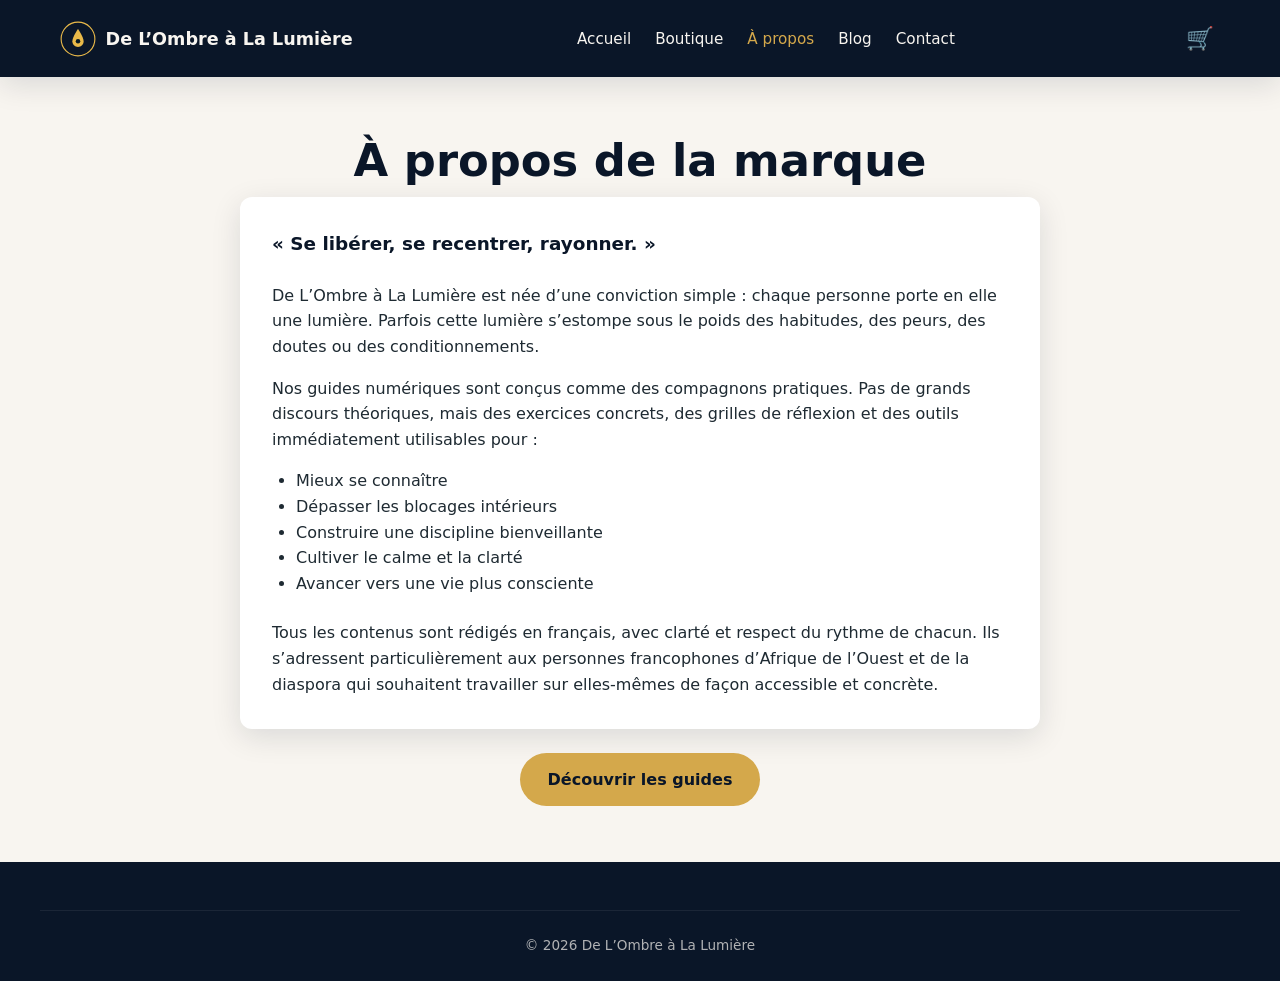
==== a-propos.html @ f6aed579 "Add files via upload" ====
<!DOCTYPE html>
<html lang="fr">
<head>
  <meta charset="UTF-8">
  <meta name="viewport" content="width=device-width, initial-scale=1.0">
  <title>À propos — De L’Ombre à La Lumière</title>
  <link rel="stylesheet" href="assets/css/styles.css">
  <link rel="icon" href="data:image/svg+xml,<svg xmlns='http://www.w3.org/2000/svg' viewBox='0 0 100 100'><text y='.9em' font-size='90'>🌅</text></svg>">
</head>
<body>
  <header class="header">
    <div class="header-inner">
      <a href="index.html" class="logo">
        <svg width="36" height="36" viewBox="0 0 64 64" fill="none"><circle cx="32" cy="32" r="30" stroke="#E9B949" stroke-width="2"/><path d="M32 14C32 14 22 28 22 36C22 41.5228 26.4772 46 32 46C37.5228 46 42 41.5228 42 36C42 28 32 14 32 14Z" fill="#E9B949"/><circle cx="32" cy="36" r="4" fill="#071923"/></svg>
        <span>De L’Ombre à La Lumière</span>
      </a>
      <nav class="nav">
        <a href="index.html">Accueil</a>
        <a href="boutique.html">Boutique</a>
        <a href="a-propos.html" class="active">À propos</a>
        <a href="blog.html">Blog</a>
        <a href="contact.html">Contact</a>
      </nav>
      <div class="header-actions">
        <a href="panier.html" class="cart-btn">🛒 <span class="cart-count" style="display:none">0</span></a>
        <button class="menu-toggle">☰</button>
      </div>
    </div>
    <nav class="mobile-nav">
      <a href="index.html">Accueil</a>
      <a href="boutique.html">Boutique</a>
      <a href="a-propos.html">À propos</a>
      <a href="blog.html">Blog</a>
      <a href="contact.html">Contact</a>
      <a href="panier.html">Panier</a>
    </nav>
  </header>

  <section class="section">
    <div class="container" style="max-width:800px;">
      <h1 class="section-title">À propos de la marque</h1>
      
      <div style="background:#fff; padding:2rem; border-radius:12px; box-shadow:var(--ombre);">
        <p style="font-size:1.15rem; margin-bottom:1.5rem; color:var(--bleu-nuit);">
          <strong>« Se libérer, se recentrer, rayonner. »</strong>
        </p>
        
        <p style="margin-bottom:1rem;">
          De L’Ombre à La Lumière est née d’une conviction simple : chaque personne porte en elle une lumière. Parfois cette lumière s’estompe sous le poids des habitudes, des peurs, des doutes ou des conditionnements.
        </p>
        
        <p style="margin-bottom:1rem;">
          Nos guides numériques sont conçus comme des compagnons pratiques. Pas de grands discours théoriques, mais des exercices concrets, des grilles de réflexion et des outils immédiatement utilisables pour :
        </p>
        
        <ul style="margin:1rem 0 1.5rem 1.5rem;">
          <li>Mieux se connaître</li>
          <li>Dépasser les blocages intérieurs</li>
          <li>Construire une discipline bienveillante</li>
          <li>Cultiver le calme et la clarté</li>
          <li>Avancer vers une vie plus consciente</li>
        </ul>
        
        <p>
          Tous les contenus sont rédigés en français, avec clarté et respect du rythme de chacun. Ils s’adressent particulièrement aux personnes francophones d’Afrique de l’Ouest et de la diaspora qui souhaitent travailler sur elles-mêmes de façon accessible et concrète.
        </p>
      </div>

      <div class="text-center mt-3">
        <a href="boutique.html" class="btn btn-primary">Découvrir les guides</a>
      </div>
    </div>
  </section>

  <footer class="footer">
    <div class="footer-bottom">
      <p>© 2026 De L’Ombre à La Lumière</p>
    </div>
  </footer>

  <script src="assets/js/cart.js"></script>
  <script src="assets/js/main.js"></script>
</body>
</html>
---- assets/css/styles.css ----
/* De L’Ombre à La Lumière - Styles principaux */
:root {
  --bleu-nuit: #0A1628;
  --or: #D4A84B;
  --or-clair: #E8C36A;
  --blanc-casse: #F8F5F0;
  --gris-fonce: #1E2A32;
  --gris-clair: #5A6570;
  --blanc: #ffffff;
  --ombre: 0 8px 30px rgba(10, 22, 40, 0.12);
  --ombre-forte: 0 12px 40px rgba(10, 22, 40, 0.18);
  --rayon: 14px;
}

* {
  margin: 0;
  padding: 0;
  box-sizing: border-box;
}

html {
  scroll-behavior: smooth;
}

body {
  font-family: 'Inter', 'Segoe UI', system-ui, -apple-system, sans-serif;
  background-color: var(--blanc-casse);
  color: var(--gris-fonce);
  line-height: 1.6;
  min-height: 100vh;
  display: flex;
  flex-direction: column;
}

/* Typographie */
h1, h2, h3, h4 {
  font-weight: 700;
  line-height: 1.25;
  color: var(--bleu-nuit);
}

h1 { font-size: clamp(1.8rem, 5vw, 2.8rem); }
h2 { font-size: clamp(1.5rem, 4vw, 2.2rem); }
h3 { font-size: 1.25rem; }

a {
  color: var(--or);
  text-decoration: none;
  transition: color 0.2s;
}

a:hover {
  color: #d4a43a;
}

/* Header */
.header {
  background: var(--bleu-nuit);
  color: var(--blanc-casse);
  position: sticky;
  top: 0;
  z-index: 100;
  box-shadow: var(--ombre);
}

.header-inner {
  max-width: 1200px;
  margin: 0 auto;
  padding: 0.9rem 1.25rem;
  display: flex;
  align-items: center;
  justify-content: space-between;
  gap: 1rem;
}

.logo {
  display: flex;
  align-items: center;
  gap: 0.6rem;
  font-weight: 700;
  font-size: 1.1rem;
  color: var(--blanc-casse);
}

.logo svg {
  width: 36px;
  height: 36px;
}

.nav {
  display: none;
  gap: 1.5rem;
  align-items: center;
}

.nav a {
  color: var(--blanc-casse);
  font-weight: 500;
  font-size: 0.95rem;
}

.nav a:hover,
.nav a.active {
  color: var(--or);
}

.header-actions {
  display: flex;
  align-items: center;
  gap: 0.75rem;
}

.cart-btn {
  position: relative;
  background: transparent;
  border: none;
  color: var(--blanc-casse);
  cursor: pointer;
  padding: 0.4rem;
  font-size: 1.4rem;
}

.cart-count {
  position: absolute;
  top: -4px;
  right: -6px;
  background: var(--or);
  color: var(--bleu-nuit);
  font-size: 0.7rem;
  font-weight: 700;
  width: 18px;
  height: 18px;
  border-radius: 50%;
  display: flex;
  align-items: center;
  justify-content: center;
}

.menu-toggle {
  display: block;
  background: none;
  border: none;
  color: var(--blanc-casse);
  font-size: 1.6rem;
  cursor: pointer;
}

/* Mobile menu */
.mobile-nav {
  display: none;
  background: var(--bleu-nuit);
  padding: 1rem 1.25rem 1.5rem;
  flex-direction: column;
  gap: 0.8rem;
}

.mobile-nav.open {
  display: flex;
}

.mobile-nav a {
  color: var(--blanc-casse);
  padding: 0.5rem 0;
  border-bottom: 1px solid rgba(255,255,255,0.08);
}

/* Hero */
.hero {
  background: linear-gradient(135deg, var(--bleu-nuit) 0%, #0d2a3a 100%);
  color: var(--blanc-casse);
  padding: 4rem 1.25rem 5rem;
  text-align: center;
  position: relative;
  overflow: hidden;
}

.hero::before {
  content: '';
  position: absolute;
  top: -50%;
  left: -20%;
  width: 140%;
  height: 200%;
  background: radial-gradient(circle at 30% 40%, rgba(233, 185, 73, 0.12) 0%, transparent 50%);
  pointer-events: none;
}

.hero-content {
  max-width: 800px;
  margin: 0 auto;
  position: relative;
  z-index: 1;
}

.hero h1 {
  color: var(--blanc-casse);
  margin-bottom: 0.75rem;
}

.hero .slogan {
  color: var(--or);
  font-size: 1.15rem;
  font-weight: 500;
  margin-bottom: 1.25rem;
}

.hero p {
  font-size: 1.1rem;
  opacity: 0.9;
  margin-bottom: 2rem;
  max-width: 600px;
  margin-left: auto;
  margin-right: auto;
}

/* Buttons */
.btn {
  display: inline-flex;
  align-items: center;
  justify-content: center;
  gap: 0.5rem;
  padding: 0.85rem 1.75rem;
  border-radius: 50px;
  font-weight: 600;
  font-size: 1rem;
  border: none;
  cursor: pointer;
  transition: all 0.25s ease;
  text-decoration: none;
}

.btn-primary {
  background: var(--or);
  color: var(--bleu-nuit);
}

.btn-primary:hover {
  background: var(--or-clair);
  transform: translateY(-2px);
  box-shadow: 0 8px 24px rgba(212, 168, 75, 0.35);
}

.btn-secondary {
  background: transparent;
  color: var(--blanc-casse);
  border: 2px solid var(--or);
}

.btn-secondary:hover {
  background: var(--or);
  color: var(--bleu-nuit);
}

.btn-outline {
  background: transparent;
  color: var(--bleu-nuit);
  border: 2px solid var(--bleu-nuit);
}

.btn-outline:hover {
  background: var(--bleu-nuit);
  color: var(--blanc-casse);
}

.btn-sm {
  padding: 0.55rem 1.2rem;
  font-size: 0.9rem;
}

/* Sections */
.section {
  padding: 3.5rem 1.25rem;
}

.container {
  max-width: 1200px;
  margin: 0 auto;
}

.section-title {
  text-align: center;
  margin-bottom: 0.5rem;
}

.section-subtitle {
  text-align: center;
  color: var(--gris-clair);
  margin-bottom: 2.5rem;
  max-width: 600px;
  margin-left: auto;
  margin-right: auto;
}

/* Cards */
.cards-grid {
  display: grid;
  grid-template-columns: repeat(auto-fill, minmax(260px, 1fr));
  gap: 1.5rem;
}

.card {
  background: var(--blanc);
  border-radius: var(--rayon);
  overflow: hidden;
  box-shadow: var(--ombre);
  transition: transform 0.25s, box-shadow 0.25s;
  display: flex;
  flex-direction: column;
}

.card:hover {
  transform: translateY(-6px);
  box-shadow: var(--ombre-forte);
}

.card-cover {
  height: 180px;
  background: linear-gradient(145deg, var(--bleu-nuit), #0d2a3a);
  display: flex;
  align-items: center;
  justify-content: center;
  position: relative;
  overflow: hidden;
}

.card-cover img {
  width: 100%;
  height: 100%;
  object-fit: cover;
}

.card-cover .placeholder {
  color: var(--or);
  font-size: 3rem;
  opacity: 0.7;
}

.card-body {
  padding: 1.25rem;
  flex: 1;
  display: flex;
  flex-direction: column;
}

.card-title {
  font-size: 1.1rem;
  margin-bottom: 0.5rem;
  color: var(--bleu-nuit);
}

.card-desc {
  font-size: 0.9rem;
  color: var(--gris-clair);
  margin-bottom: 1rem;
  flex: 1;
}

.card-price {
  font-size: 1.25rem;
  font-weight: 700;
  color: var(--or);
  margin-bottom: 1rem;
}

.card-actions {
  display: flex;
  gap: 0.5rem;
}

/* Themes section */
.themes {
  background: var(--blanc);
}

.theme-item {
  text-align: center;
  padding: 1.5rem 1rem;
}

.theme-icon {
  width: 60px;
  height: 60px;
  background: linear-gradient(135deg, var(--bleu-nuit), #0d2a3a);
  border-radius: 50%;
  display: flex;
  align-items: center;
  justify-content: center;
  margin: 0 auto 1rem;
  color: var(--or);
  font-size: 1.6rem;
}

/* How it works */
.steps {
  display: grid;
  grid-template-columns: repeat(auto-fit, minmax(220px, 1fr));
  gap: 1.5rem;
  counter-reset: step;
}

.step {
  background: var(--blanc);
  padding: 1.75rem 1.25rem;
  border-radius: var(--rayon);
  box-shadow: var(--ombre);
  position: relative;
  text-align: center;
}

.step::before {
  counter-increment: step;
  content: counter(step);
  position: absolute;
  top: -15px;
  left: 50%;
  transform: translateX(-50%);
  width: 32px;
  height: 32px;
  background: var(--or);
  color: var(--bleu-nuit);
  border-radius: 50%;
  display: flex;
  align-items: center;
  justify-content: center;
  font-weight: 700;
  font-size: 0.95rem;
}

/* About teaser */
.about-teaser {
  background: linear-gradient(135deg, var(--bleu-nuit), #0d2a3a);
  color: var(--blanc-casse);
  text-align: center;
}

.about-teaser h2 {
  color: var(--blanc-casse);
}

/* Footer */
.footer {
  background: var(--bleu-nuit);
  color: var(--blanc-casse);
  padding: 3rem 1.25rem 1.5rem;
  margin-top: auto;
}

.footer-grid {
  display: grid;
  grid-template-columns: repeat(auto-fit, minmax(200px, 1fr));
  gap: 2rem;
  max-width: 1200px;
  margin: 0 auto 2rem;
}

.footer h4 {
  color: var(--or);
  margin-bottom: 1rem;
  font-size: 1rem;
}

.footer a {
  color: rgba(247, 244, 236, 0.8);
  display: block;
  margin-bottom: 0.4rem;
  font-size: 0.9rem;
}

.footer a:hover {
  color: var(--or);
}

.footer-bottom {
  text-align: center;
  padding-top: 1.5rem;
  border-top: 1px solid rgba(255,255,255,0.1);
  font-size: 0.85rem;
  opacity: 0.7;
  max-width: 1200px;
  margin: 0 auto;
}

/* Product page */
.product-hero {
  display: grid;
  grid-template-columns: 1fr;
  gap: 2rem;
  padding: 2rem 1.25rem;
  max-width: 1100px;
  margin: 0 auto;
}

.product-cover {
  background: linear-gradient(145deg, var(--bleu-nuit), #0d2a3a);
  border-radius: var(--rayon);
  height: 320px;
  display: flex;
  align-items: center;
  justify-content: center;
  color: var(--or);
  font-size: 5rem;
}

.product-info h1 {
  margin-bottom: 0.75rem;
}

.product-price {
  font-size: 1.8rem;
  font-weight: 700;
  color: var(--or);
  margin: 1rem 0;
}

/* Cart */
.cart-item {
  display: flex;
  gap: 1rem;
  background: var(--blanc);
  padding: 1rem;
  border-radius: var(--rayon);
  margin-bottom: 1rem;
  box-shadow: var(--ombre);
  align-items: center;
}

.cart-item-cover {
  width: 80px;
  height: 100px;
  background: var(--bleu-nuit);
  border-radius: 8px;
  display: flex;
  align-items: center;
  justify-content: center;
  color: var(--or);
  font-size: 1.8rem;
  flex-shrink: 0;
}

.cart-summary {
  background: var(--blanc);
  padding: 1.5rem;
  border-radius: var(--rayon);
  box-shadow: var(--ombre);
  position: sticky;
  top: 90px;
}

/* Forms */
.form-group {
  margin-bottom: 1.25rem;
}

.form-group label {
  display: block;
  margin-bottom: 0.4rem;
  font-weight: 500;
  color: var(--bleu-nuit);
}

.form-group input,
.form-group textarea,
.form-group select {
  width: 100%;
  padding: 0.75rem 1rem;
  border: 1px solid #ddd;
  border-radius: 8px;
  font-size: 1rem;
  background: var(--blanc);
  transition: border-color 0.2s;
}

.form-group input:focus,
.form-group textarea:focus {
  outline: none;
  border-color: var(--or);
}

/* Badge demo */
.demo-badge {
  display: inline-block;
  background: #fff3cd;
  color: #856404;
  font-size: 0.75rem;
  font-weight: 600;
  padding: 0.25rem 0.6rem;
  border-radius: 4px;
  margin-left: 0.5rem;
  vertical-align: middle;
}

/* Admin */
.admin-layout {
  display: grid;
  grid-template-columns: 240px 1fr;
  min-height: 100vh;
}

.admin-sidebar {
  background: var(--bleu-nuit);
  color: var(--blanc-casse);
  padding: 1.5rem 1rem;
}

.admin-content {
  padding: 2rem;
  background: var(--blanc-casse);
}

/* Responsive */
@media (min-width: 768px) {
  .nav {
    display: flex;
  }
  .menu-toggle {
    display: none;
  }
  .product-hero {
    grid-template-columns: 1fr 1.2fr;
    align-items: start;
  }
  .cart-layout {
    display: grid;
    grid-template-columns: 1.5fr 1fr;
    gap: 2rem;
  }
}

@media (max-width: 767px) {
  .admin-layout {
    grid-template-columns: 1fr;
  }
  .admin-sidebar {
    display: none;
  }
}

/* Utilities */
.text-center { text-align: center; }
.mt-1 { margin-top: 0.5rem; }
.mt-2 { margin-top: 1rem; }
.mt-3 { margin-top: 1.5rem; }
.mb-2 { margin-bottom: 1rem; }
.hidden { display: none !important; }
.flex { display: flex; }
.gap-1 { gap: 0.5rem; }
.gap-2 { gap: 1rem; }
.items-center { align-items: center; }
.justify-between { justify-content: space-between; }
.w-full { width: 100%; }

/* Alert */
.alert {
  padding: 1rem 1.25rem;
  border-radius: 8px;
  margin-bottom: 1.5rem;
  font-size: 0.95rem;
}

.alert-info {
  background: #e8f4fd;
  color: #0c5460;
  border: 1px solid #bee5eb;
}

.alert-warning {
  background: #fff3cd;
  color: #856404;
  border: 1px solid #ffeeba;
}

.alert-success {
  background: #d4edda;
  color: #155724;
  border: 1px solid #c3e6cb;
}

/* Empty state */
.empty-state {
  text-align: center;
  padding: 3rem 1rem;
  color: var(--gris-clair);
}

.empty-state svg {
  width: 80px;
  height: 80px;
  margin-bottom: 1rem;
  opacity: 0.4;
}
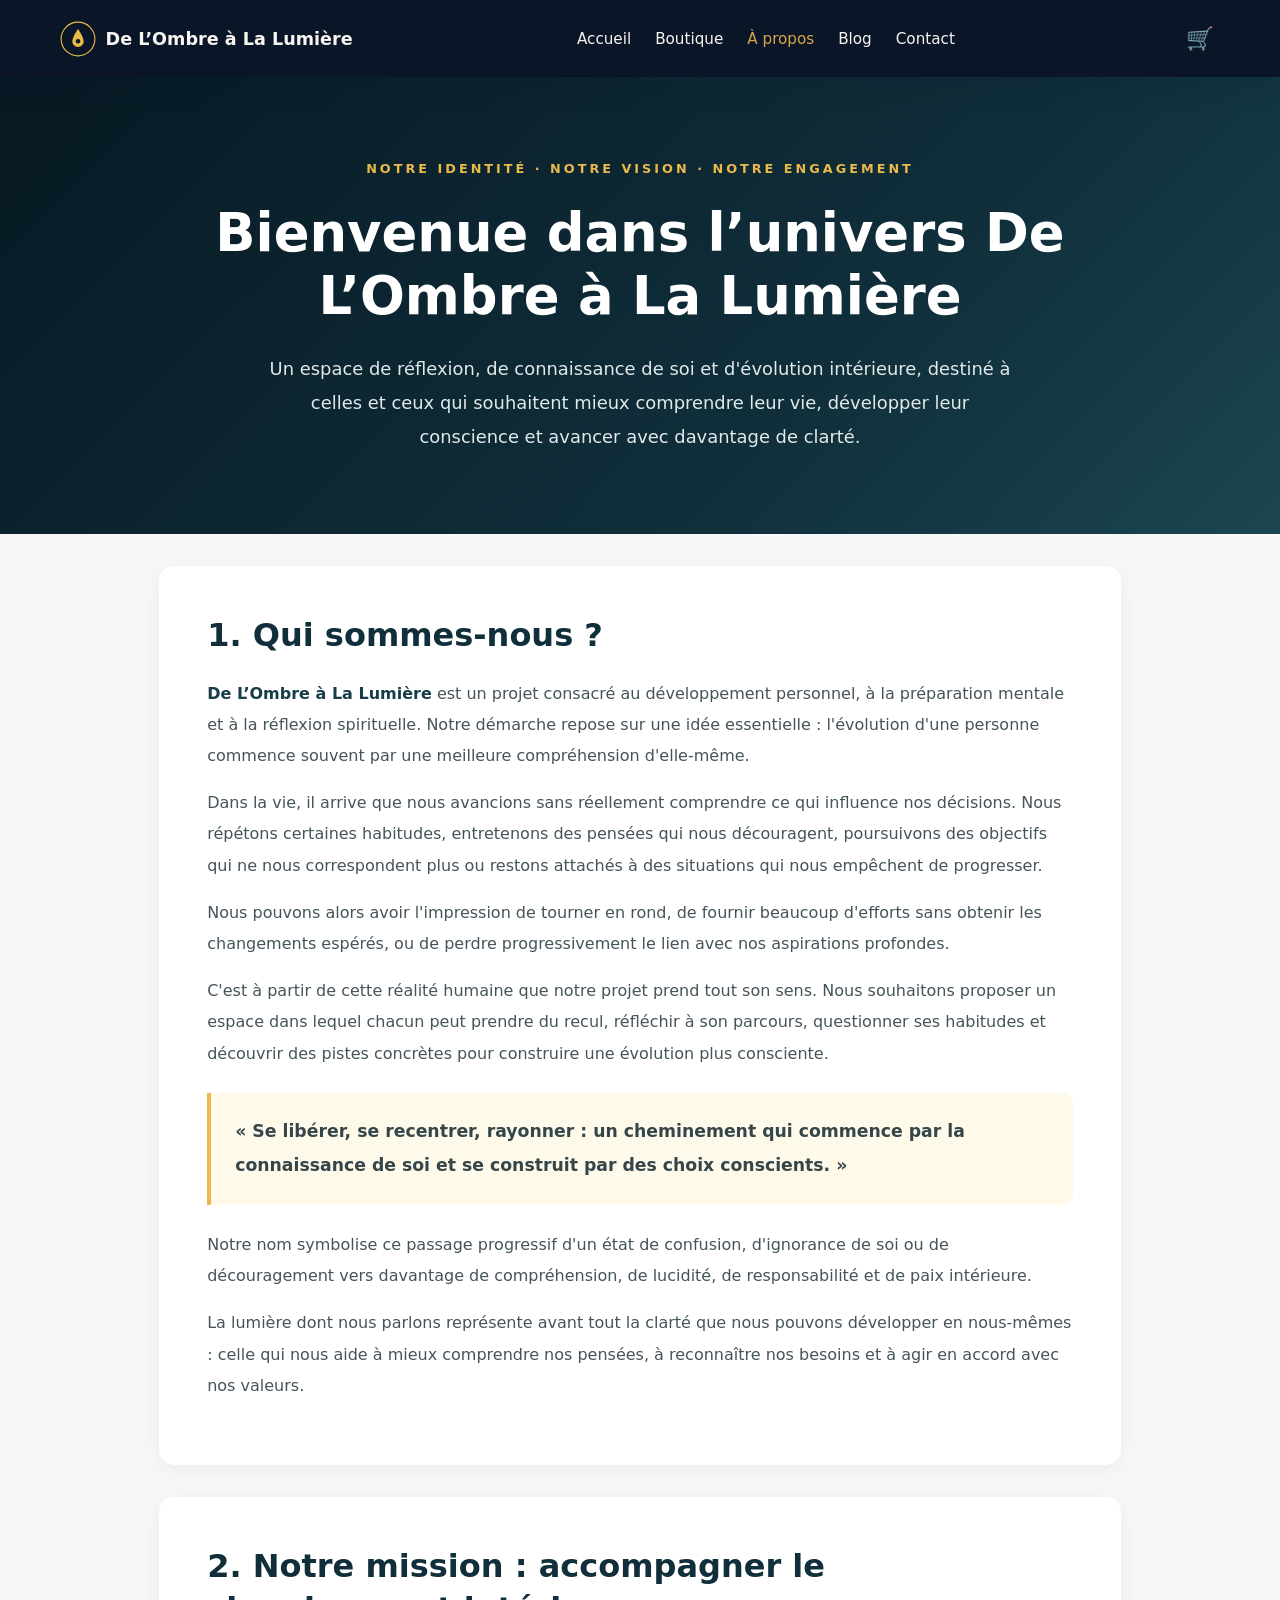
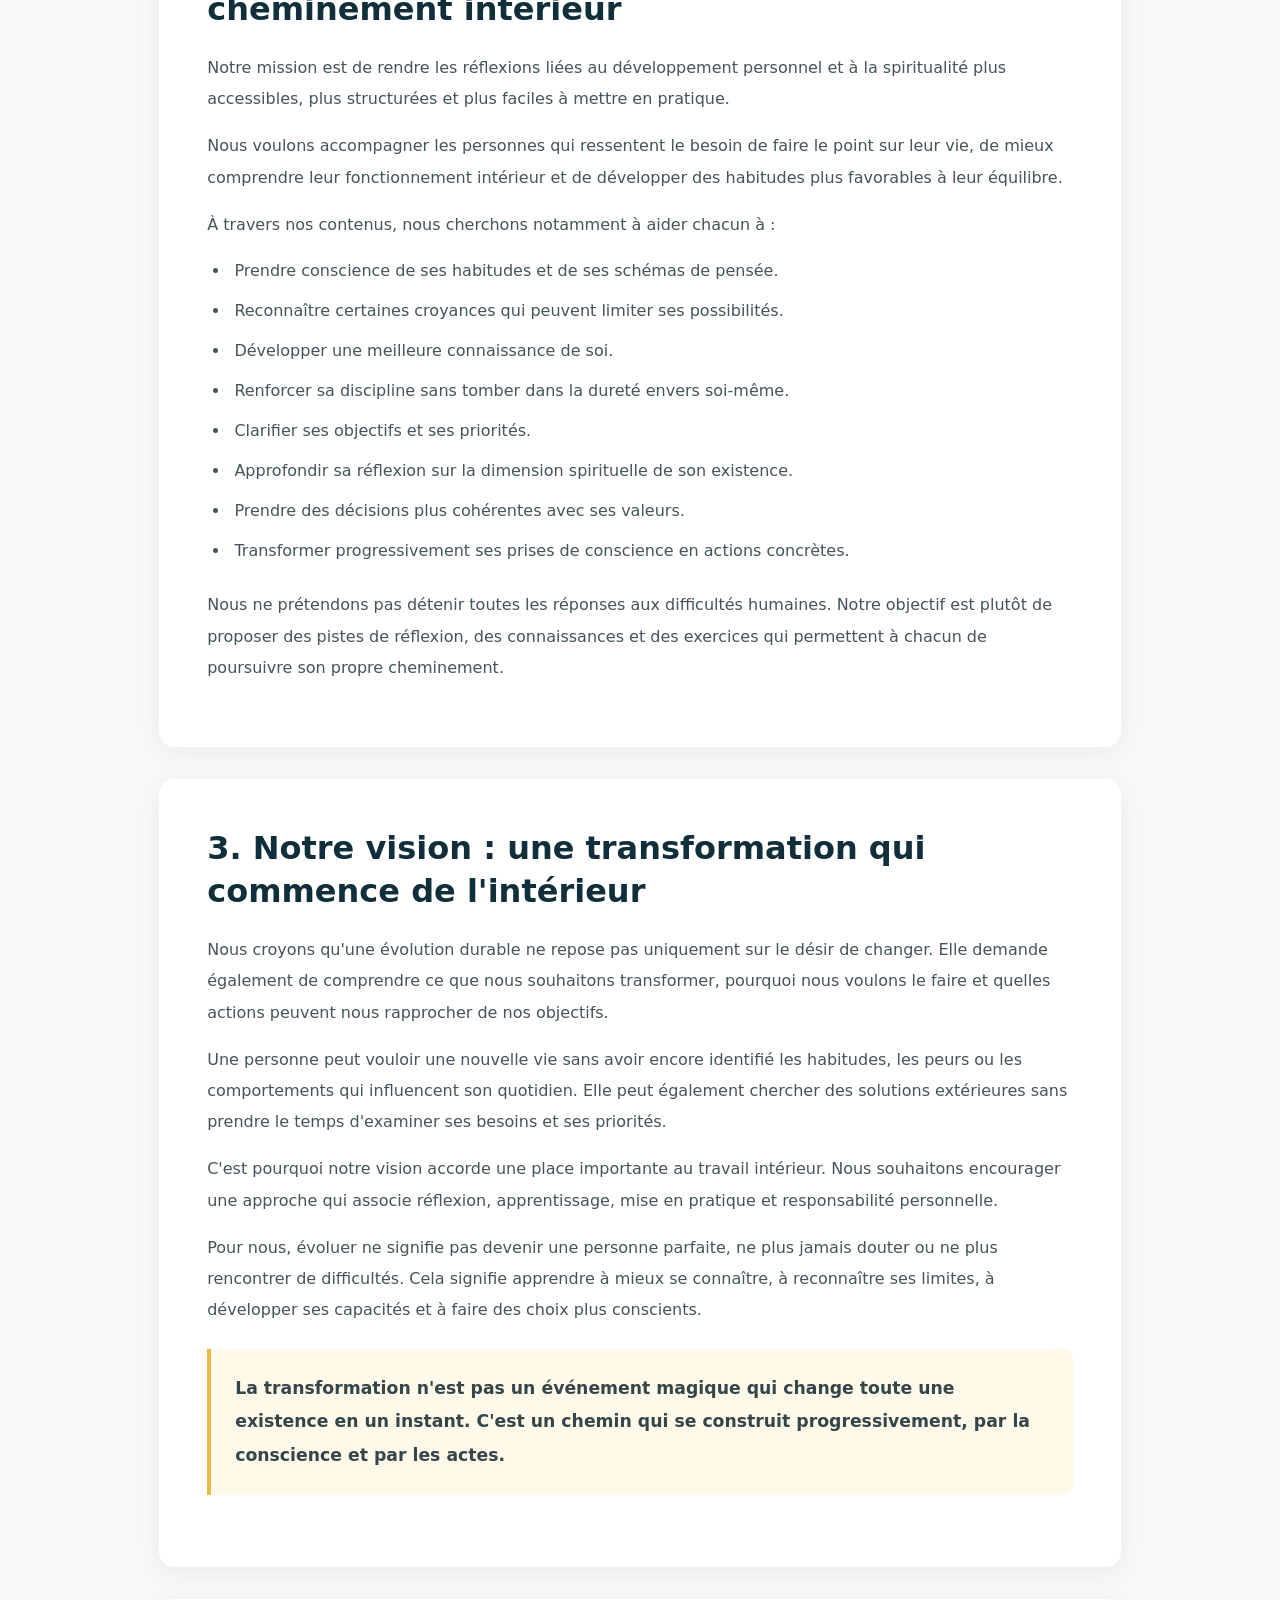
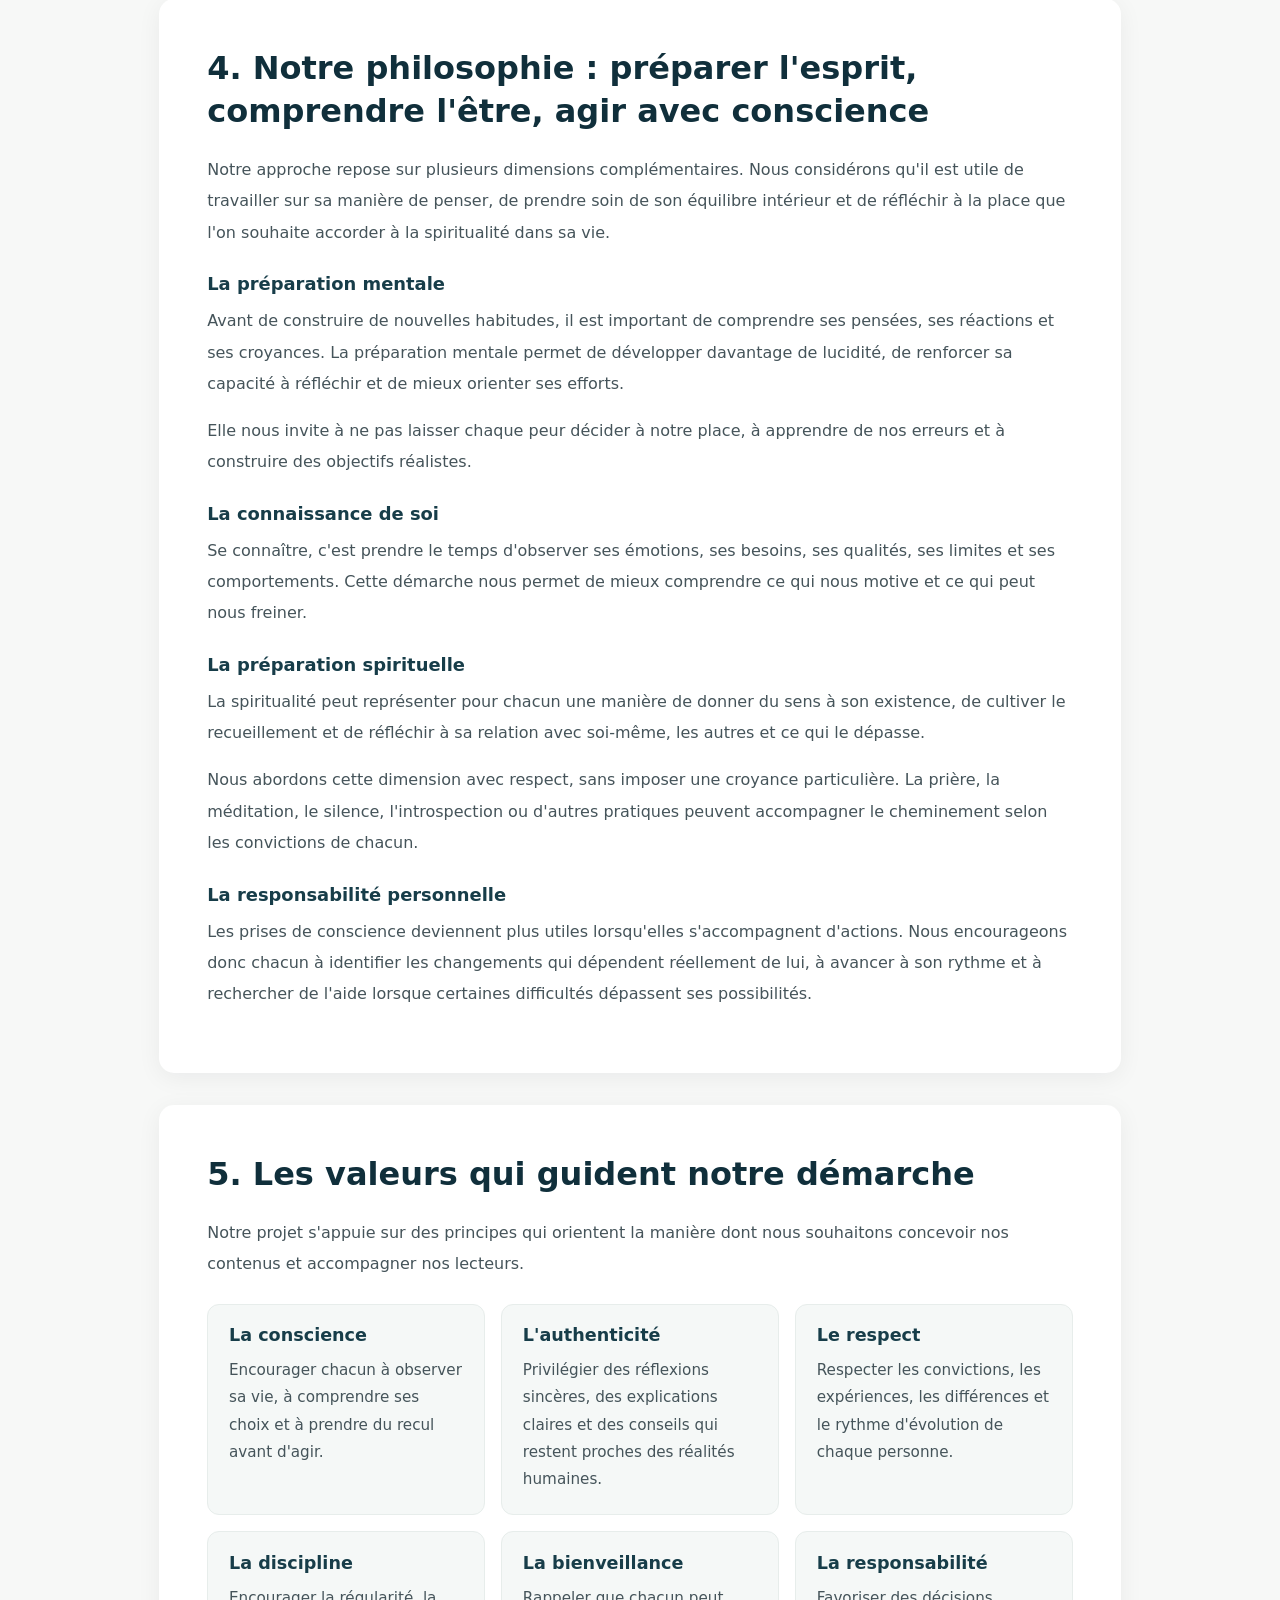
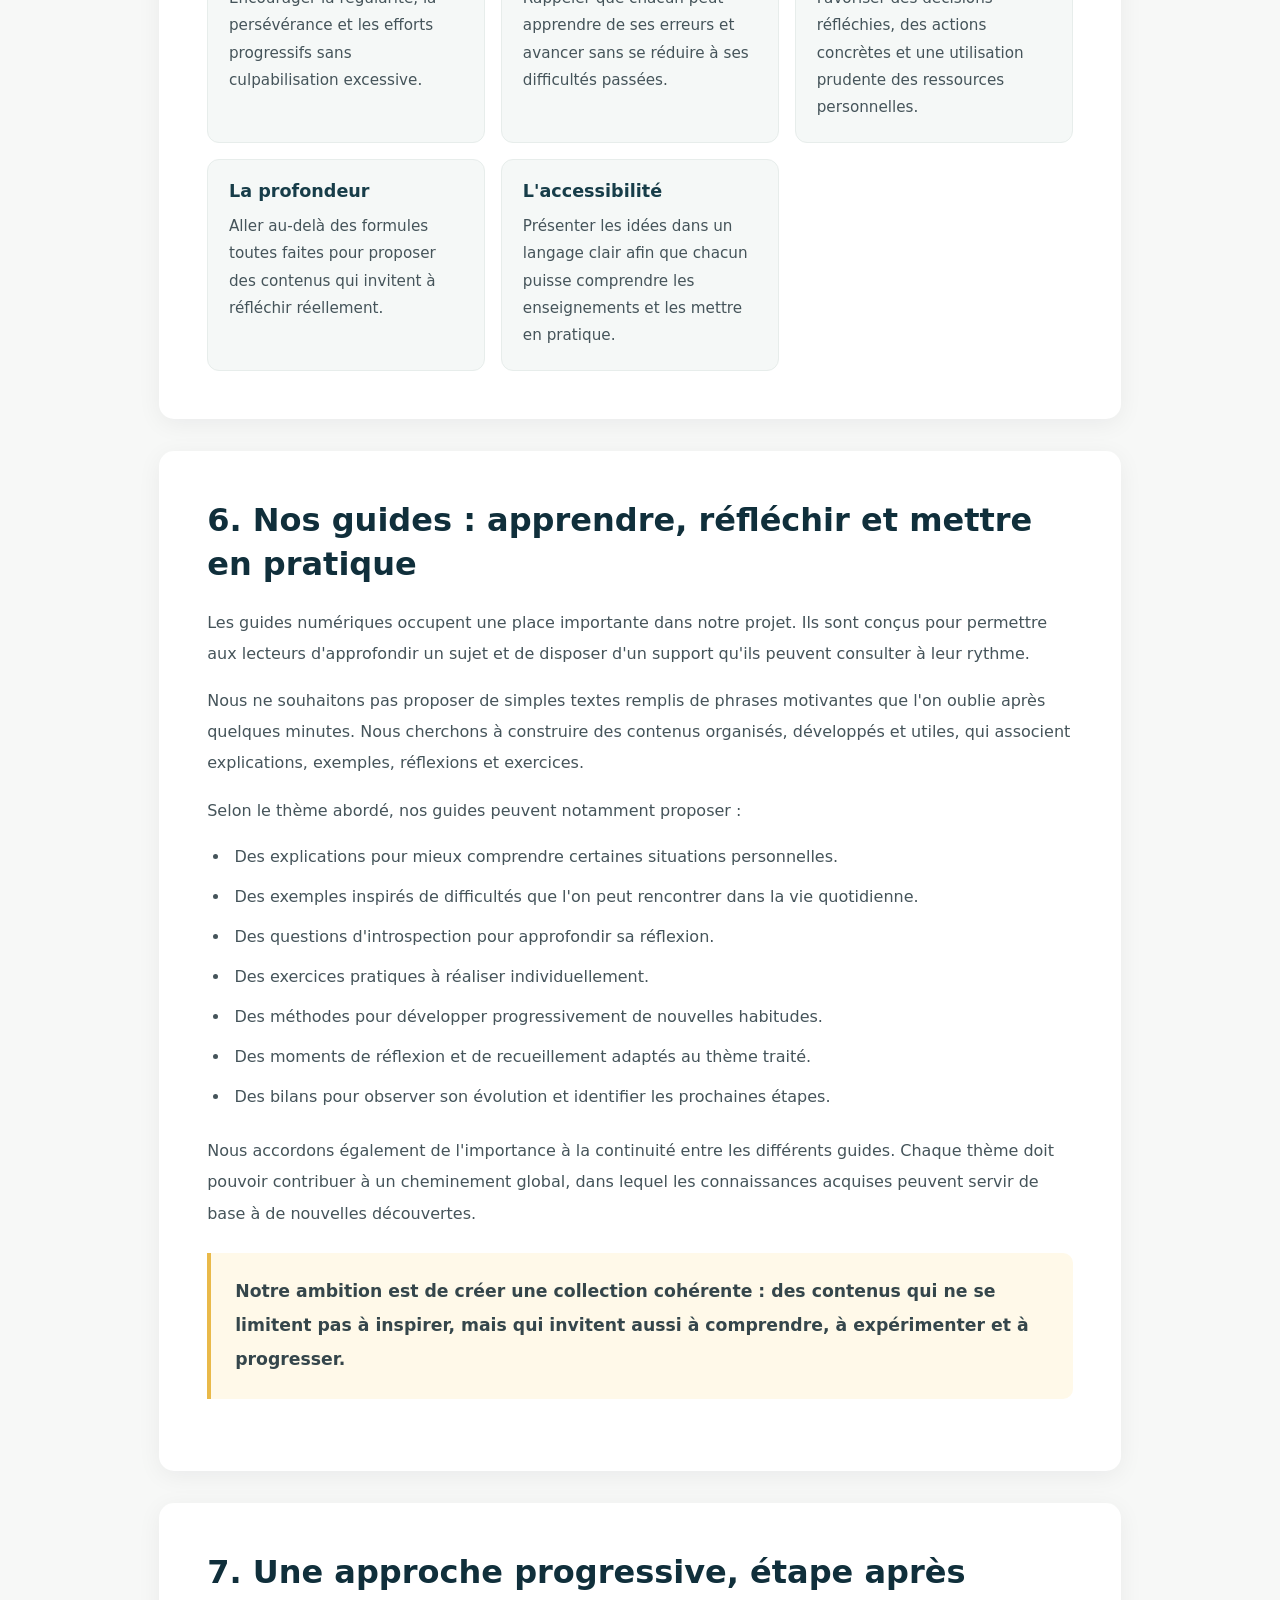
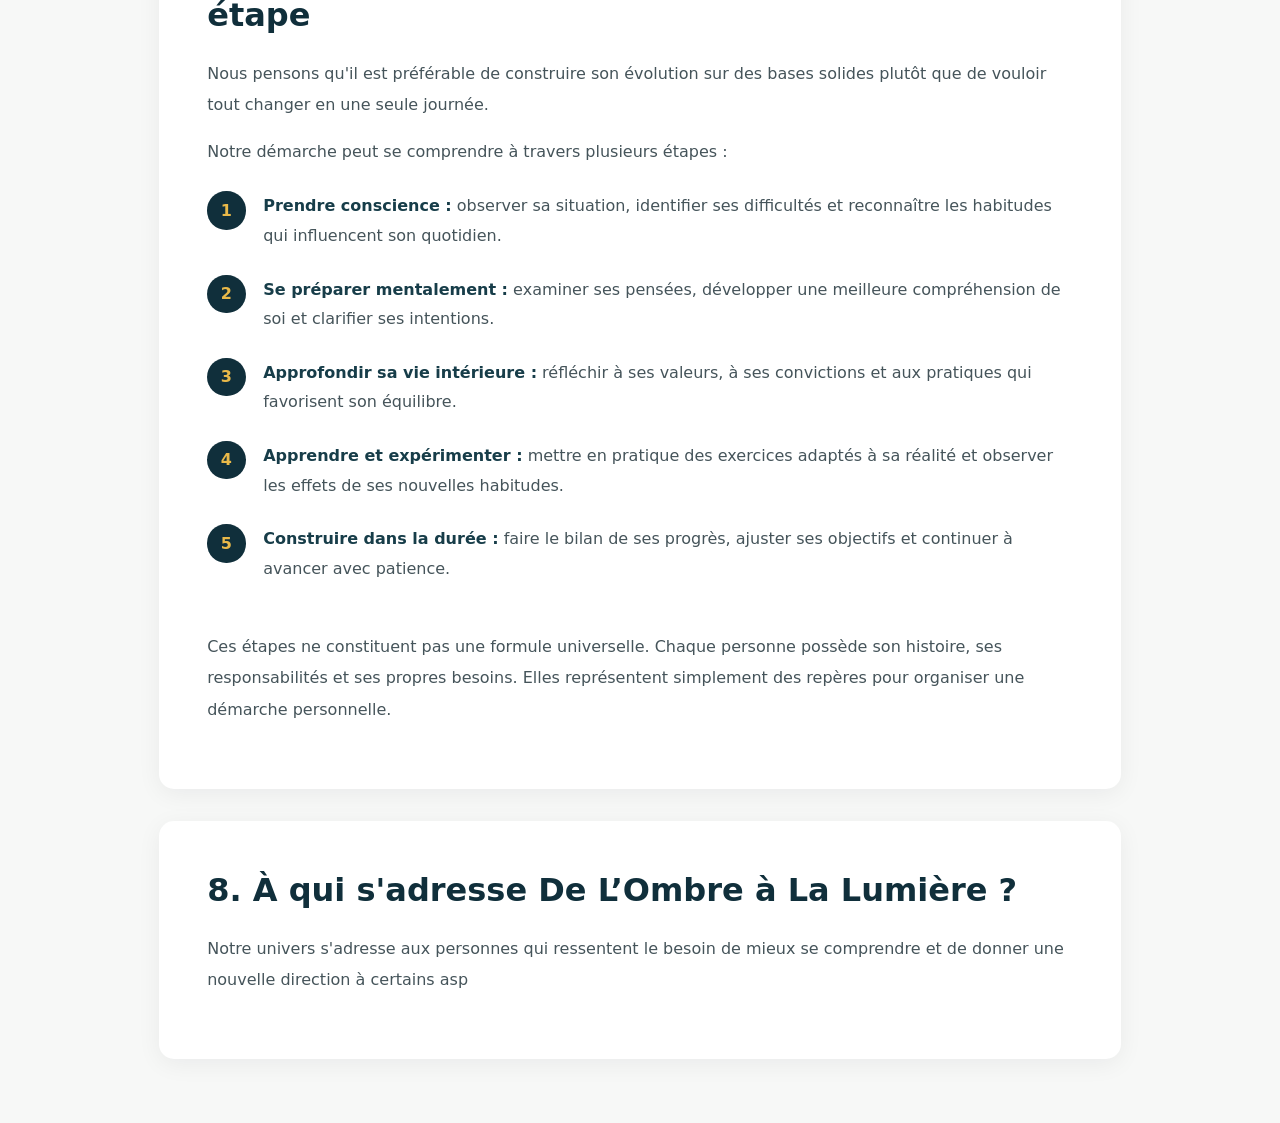
==== commit 398c9ec1: "Update a-propos.html" ====
--- a/a-propos.html
+++ b/a-propos.html
@@ -1,84 +1,649 @@
-<!DOCTYPE html>
-<html lang="fr">
+<!DOCTYPE html><html lang="fr">
 <head>
   <meta charset="UTF-8">
   <meta name="viewport" content="width=device-width, initial-scale=1.0">
-  <title>À propos — De L’Ombre à La Lumière</title>
-  <link rel="stylesheet" href="assets/css/styles.css">
-  <link rel="icon" href="data:image/svg+xml,<svg xmlns='http://www.w3.org/2000/svg' viewBox='0 0 100 100'><text y='.9em' font-size='90'>🌅</text></svg>">
-</head>
-<body>
-  <header class="header">
+  <meta name="description" content="Découvrez De L’Ombre à La Lumière : notre mission, notre philosophie et notre engagement pour accompagner votre évolution personnelle, mentale et spirituelle.">
+  <meta name="theme-color" content="#071923">  <title>À propos de nous — De L’Ombre à La Lumière</title>  <link rel="stylesheet" href="assets/css/styles.css">
+  <link rel="icon" href="data:image/svg+xml,<svg xmlns='http://www.w3.org/2000/svg' viewBox='0 0 100 100'><text y='.9em' font-size='90'>🌅</text></svg>">  <style>
+    .about-page {
+      background: #f7f8f7;
+      padding-bottom: 4rem;
+    }
+
+    .about-hero {
+      background: linear-gradient(135deg, #071923 0%, #102f3b 65%, #1b4650 100%);
+      color: #fff;
+      padding: 5rem 1.5rem;
+      text-align: center;
+    }
+
+    .about-hero .eyebrow {
+      color: #E9B949;
+      text-transform: uppercase;
+      letter-spacing: 3px;
+      font-size: .8rem;
+      font-weight: 700;
+      margin-bottom: 1.2rem;
+    }
+
+    .about-hero h1 {
+      color: #fff;
+      font-size: clamp(2rem, 5vw, 3.3rem);
+      line-height: 1.2;
+      max-width: 850px;
+      margin: 0 auto 1.5rem;
+    }
+
+    .about-hero p {
+      color: #e1e9e9;
+      font-size: 1.12rem;
+      line-height: 1.9;
+      max-width: 760px;
+      margin: 0 auto;
+    }
+
+    .about-container {
+      max-width: 1000px;
+      margin: 0 auto;
+      padding: 0 1.2rem;
+    }
+
+    .about-section {
+      background: #fff;
+      padding: clamp(1.5rem, 4vw, 3rem);
+      border-radius: 15px;
+      margin-top: 2rem;
+      box-shadow: 0 5px 25px rgba(7, 25, 35, .06);
+    }
+
+    .about-section h2 {
+      color: #102f3b;
+      font-size: clamp(1.45rem, 3vw, 2rem);
+      margin-bottom: 1.3rem;
+      line-height: 1.35;
+    }
+
+    .about-section h3 {
+      color: #173d49;
+      font-size: 1.12rem;
+      margin: 1.6rem 0 .6rem;
+    }
+
+    .about-section p {
+      color: #45545a;
+      font-size: 1rem;
+      line-height: 1.95;
+      margin-bottom: 1rem;
+    }
+
+    .about-section strong {
+      color: #173d49;
+    }
+
+    .about-highlight {
+      border-left: 4px solid #E9B949;
+      background: #fff9e9;
+      padding: 1.4rem 1.5rem;
+      border-radius: 0 10px 10px 0;
+      margin: 1.5rem 0;
+    }
+
+    .about-highlight p {
+      color: #35464b;
+      font-size: 1.08rem;
+      font-weight: 600;
+      margin: 0;
+    }
+
+    .about-list {
+      padding-left: 1.4rem;
+      margin: 1rem 0 1.5rem;
+    }
+
+    .about-list li {
+      color: #45545a;
+      line-height: 1.85;
+      margin-bottom: .65rem;
+      padding-left: .3rem;
+    }
+
+    .values-grid {
+      display: grid;
+      grid-template-columns: repeat(auto-fit, minmax(220px, 1fr));
+      gap: 1rem;
+      margin-top: 1.5rem;
+    }
+
+    .value-card {
+      background: #f5f8f7;
+      border: 1px solid #e7edeb;
+      border-radius: 12px;
+      padding: 1.3rem;
+    }
+
+    .value-card h3 {
+      color: #173d49;
+      margin: 0 0 .6rem;
+      font-size: 1.1rem;
+    }
+
+    .value-card p {
+      font-size: .95rem;
+      margin: 0;
+      line-height: 1.8;
+    }
+
+    .about-steps {
+      counter-reset: about-step;
+      list-style: none;
+      padding: 0;
+      margin: 1.5rem 0;
+    }
+
+    .about-steps li {
+      counter-increment: about-step;
+      position: relative;
+      padding: 0 0 1.5rem 3.5rem;
+      color: #45545a;
+      line-height: 1.85;
+    }
+
+    .about-steps li::before {
+      content: counter(about-step);
+      position: absolute;
+      left: 0;
+      top: 0;
+      width: 2.4rem;
+      height: 2.4rem;
+      border-radius: 50%;
+      background: #102f3b;
+      color: #E9B949;
+      display: flex;
+      align-items: center;
+      justify-content: center;
+      font-weight: 700;
+    }
+
+    .about-final {
+      background: linear-gradient(135deg, #071923, #173d49);
+      color: #fff;
+      padding: 3rem 1.5rem;
+      border-radius: 15px;
+      text-align: center;
+      margin-top: 2rem;
+    }
+
+    .about-final h2 {
+      color: #fff;
+      font-size: clamp(1.5rem, 3vw, 2.2rem);
+      margin-bottom: 1rem;
+    }
+
+    .about-final p {
+      color: #e1e9e9;
+      max-width: 760px;
+      margin: 0 auto 1.3rem;
+      line-height: 1.9;
+    }
+
+    .about-final .signature {
+      color: #E9B949;
+      font-weight: 700;
+      font-size: 1.1rem;
+      margin-top: 1.5rem;
+    }
+
+    .about-cta {
+      text-align: center;
+      margin-top: 2rem;
+    }
+
+    @media (max-width: 600px) {
+      .about-hero {
+        padding: 3.5rem 1.2rem;
+      }
+
+      .about-section {
+        padding: 1.4rem;
+      }
+
+      .values-grid {
+        grid-template-columns: 1fr;
+      }
+    }
+  </style></head><body>  <header class="header">
     <div class="header-inner">
       <a href="index.html" class="logo">
-        <svg width="36" height="36" viewBox="0 0 64 64" fill="none"><circle cx="32" cy="32" r="30" stroke="#E9B949" stroke-width="2"/><path d="M32 14C32 14 22 28 22 36C22 41.5228 26.4772 46 32 46C37.5228 46 42 41.5228 42 36C42 28 32 14 32 14Z" fill="#E9B949"/><circle cx="32" cy="36" r="4" fill="#071923"/></svg>
+        <svg width="36" height="36" viewBox="0 0 64 64" fill="none">
+          <circle cx="32" cy="32" r="30" stroke="#E9B949" stroke-width="2"/>
+          <path d="M32 14C32 14 22 28 22 36C22 41.5228 26.4772 46 32 46C37.5228 46 42 41.5228 42 36C42 28 32 14 32 14Z" fill="#E9B949"/>
+          <circle cx="32" cy="36" r="4" fill="#071923"/>
+        </svg>
         <span>De L’Ombre à La Lumière</span>
-      </a>
-      <nav class="nav">
-        <a href="index.html">Accueil</a>
-        <a href="boutique.html">Boutique</a>
-        <a href="a-propos.html" class="active">À propos</a>
-        <a href="blog.html">Blog</a>
-        <a href="contact.html">Contact</a>
-      </nav>
-      <div class="header-actions">
-        <a href="panier.html" class="cart-btn">🛒 <span class="cart-count" style="display:none">0</span></a>
-        <button class="menu-toggle">☰</button>
-      </div>
+      </a>  <nav class="nav">
+    <a href="index.html">Accueil</a>
+    <a href="boutique.html">Boutique</a>
+    <a href="a-propos.html" class="active">À propos</a>
+    <a href="blog.html">Blog</a>
+    <a href="contact.html">Contact</a>
+  </nav>
+
+  <div class="header-actions">
+    <a href="panier.html" class="cart-btn">
+      🛒 <span class="cart-count" style="display:none">0</span>
+    </a>
+    <button class="menu-toggle">☰</button>
+  </div>
+</div>
+
+<nav class="mobile-nav">
+  <a href="index.html">Accueil</a>
+  <a href="boutique.html">Boutique</a>
+  <a href="a-propos.html">À propos</a>
+  <a href="blog.html">Blog</a>
+  <a href="contact.html">Contact</a>
+  <a href="panier.html">Panier</a>
+</nav>
+
+  </header>  <main class="about-page"><!-- PRÉSENTATION GÉNÉRALE -->
+
+<section class="about-hero">
+  <div class="about-hero-content">
+    <p class="eyebrow">Notre identité · Notre vision · Notre engagement</p>
+
+    <h1>Bienvenue dans l’univers De L’Ombre à La Lumière</h1>
+
+    <p>
+      Un espace de réflexion, de connaissance de soi et d'évolution intérieure,
+      destiné à celles et ceux qui souhaitent mieux comprendre leur vie,
+      développer leur conscience et avancer avec davantage de clarté.
+    </p>
+  </div>
+</section>
+
+<div class="about-container">
+
+  <!-- NOTRE IDENTITÉ -->
+
+  <section class="about-section">
+    <h2>1. Qui sommes-nous ?</h2>
+
+    <p>
+      <strong>De L’Ombre à La Lumière</strong> est un projet consacré au
+      développement personnel, à la préparation mentale et à la réflexion
+      spirituelle. Notre démarche repose sur une idée essentielle :
+      l'évolution d'une personne commence souvent par une meilleure
+      compréhension d'elle-même.
+    </p>
+
+    <p>
+      Dans la vie, il arrive que nous avancions sans réellement comprendre
+      ce qui influence nos décisions. Nous répétons certaines habitudes,
+      entretenons des pensées qui nous découragent, poursuivons des objectifs
+      qui ne nous correspondent plus ou restons attachés à des situations
+      qui nous empêchent de progresser.
+    </p>
+
+    <p>
+      Nous pouvons alors avoir l'impression de tourner en rond, de fournir
+      beaucoup d'efforts sans obtenir les changements espérés, ou de perdre
+      progressivement le lien avec nos aspirations profondes.
+    </p>
+
+    <p>
+      C'est à partir de cette réalité humaine que notre projet prend tout
+      son sens. Nous souhaitons proposer un espace dans lequel chacun peut
+      prendre du recul, réfléchir à son parcours, questionner ses habitudes
+      et découvrir des pistes concrètes pour construire une évolution
+      plus consciente.
+    </p>
+
+    <div class="about-highlight">
+      <p>
+        « Se libérer, se recentrer, rayonner : un cheminement qui commence
+        par la connaissance de soi et se construit par des choix conscients. »
+      </p>
     </div>
-    <nav class="mobile-nav">
-      <a href="index.html">Accueil</a>
-      <a href="boutique.html">Boutique</a>
-      <a href="a-propos.html">À propos</a>
-      <a href="blog.html">Blog</a>
-      <a href="contact.html">Contact</a>
-      <a href="panier.html">Panier</a>
-    </nav>
-  </header>
-
-  <section class="section">
-    <div class="container" style="max-width:800px;">
-      <h1 class="section-title">À propos de la marque</h1>
-      
-      <div style="background:#fff; padding:2rem; border-radius:12px; box-shadow:var(--ombre);">
-        <p style="font-size:1.15rem; margin-bottom:1.5rem; color:var(--bleu-nuit);">
-          <strong>« Se libérer, se recentrer, rayonner. »</strong>
-        </p>
-        
-        <p style="margin-bottom:1rem;">
-          De L’Ombre à La Lumière est née d’une conviction simple : chaque personne porte en elle une lumière. Parfois cette lumière s’estompe sous le poids des habitudes, des peurs, des doutes ou des conditionnements.
-        </p>
-        
-        <p style="margin-bottom:1rem;">
-          Nos guides numériques sont conçus comme des compagnons pratiques. Pas de grands discours théoriques, mais des exercices concrets, des grilles de réflexion et des outils immédiatement utilisables pour :
-        </p>
-        
-        <ul style="margin:1rem 0 1.5rem 1.5rem;">
-          <li>Mieux se connaître</li>
-          <li>Dépasser les blocages intérieurs</li>
-          <li>Construire une discipline bienveillante</li>
-          <li>Cultiver le calme et la clarté</li>
-          <li>Avancer vers une vie plus consciente</li>
-        </ul>
-        
-        <p>
-          Tous les contenus sont rédigés en français, avec clarté et respect du rythme de chacun. Ils s’adressent particulièrement aux personnes francophones d’Afrique de l’Ouest et de la diaspora qui souhaitent travailler sur elles-mêmes de façon accessible et concrète.
-        </p>
-      </div>
-
-      <div class="text-center mt-3">
-        <a href="boutique.html" class="btn btn-primary">Découvrir les guides</a>
-      </div>
+
+    <p>
+      Notre nom symbolise ce passage progressif d'un état de confusion,
+      d'ignorance de soi ou de découragement vers davantage de compréhension,
+      de lucidité, de responsabilité et de paix intérieure.
+    </p>
+
+    <p>
+      La lumière dont nous parlons représente avant tout la clarté que
+      nous pouvons développer en nous-mêmes : celle qui nous aide à mieux
+      comprendre nos pensées, à reconnaître nos besoins et à agir en accord
+      avec nos valeurs.
+    </p>
+  </section>
+
+  <!-- NOTRE MISSION -->
+
+  <section class="about-section">
+    <h2>2. Notre mission : accompagner le cheminement intérieur</h2>
+
+    <p>
+      Notre mission est de rendre les réflexions liées au développement
+      personnel et à la spiritualité plus accessibles, plus structurées
+      et plus faciles à mettre en pratique.
+    </p>
+
+    <p>
+      Nous voulons accompagner les personnes qui ressentent le besoin
+      de faire le point sur leur vie, de mieux comprendre leur fonctionnement
+      intérieur et de développer des habitudes plus favorables à leur
+      équilibre.
+    </p>
+
+    <p>À travers nos contenus, nous cherchons notamment à aider chacun à :</p>
+
+    <ul class="about-list">
+      <li>Prendre conscience de ses habitudes et de ses schémas de pensée.</li>
+      <li>Reconnaître certaines croyances qui peuvent limiter ses possibilités.</li>
+      <li>Développer une meilleure connaissance de soi.</li>
+      <li>Renforcer sa discipline sans tomber dans la dureté envers soi-même.</li>
+      <li>Clarifier ses objectifs et ses priorités.</li>
+      <li>Approfondir sa réflexion sur la dimension spirituelle de son existence.</li>
+      <li>Prendre des décisions plus cohérentes avec ses valeurs.</li>
+      <li>Transformer progressivement ses prises de conscience en actions concrètes.</li>
+    </ul>
+
+    <p>
+      Nous ne prétendons pas détenir toutes les réponses aux difficultés
+      humaines. Notre objectif est plutôt de proposer des pistes de réflexion,
+      des connaissances et des exercices qui permettent à chacun de
+      poursuivre son propre cheminement.
+    </p>
+  </section>
+
+  <!-- NOTRE VISION -->
+
+  <section class="about-section">
+    <h2>3. Notre vision : une transformation qui commence de l'intérieur</h2>
+
+    <p>
+      Nous croyons qu'une évolution durable ne repose pas uniquement sur
+      le désir de changer. Elle demande également de comprendre ce que
+      nous souhaitons transformer, pourquoi nous voulons le faire et
+      quelles actions peuvent nous rapprocher de nos objectifs.
+    </p>
+
+    <p>
+      Une personne peut vouloir une nouvelle vie sans avoir encore identifié
+      les habitudes, les peurs ou les comportements qui influencent son
+      quotidien. Elle peut également chercher des solutions extérieures
+      sans prendre le temps d'examiner ses besoins et ses priorités.
+    </p>
+
+    <p>
+      C'est pourquoi notre vision accorde une place importante au travail
+      intérieur. Nous souhaitons encourager une approche qui associe
+      réflexion, apprentissage, mise en pratique et responsabilité personnelle.
+    </p>
+
+    <p>
+      Pour nous, évoluer ne signifie pas devenir une personne parfaite,
+      ne plus jamais douter ou ne plus rencontrer de difficultés. Cela
+      signifie apprendre à mieux se connaître, à reconnaître ses limites,
+      à développer ses capacités et à faire des choix plus conscients.
+    </p>
+
+    <div class="about-highlight">
+      <p>
+        La transformation n'est pas un événement magique qui change
+        toute une existence en un instant. C'est un chemin qui se construit
+        progressivement, par la conscience et par les actes.
+      </p>
     </div>
   </section>
 
-  <footer class="footer">
-    <div class="footer-bottom">
-      <p>© 2026 De L’Ombre à La Lumière</p>
+  <!-- NOTRE PHILOSOPHIE -->
+
+  <section class="about-section">
+    <h2>4. Notre philosophie : préparer l'esprit, comprendre l'être, agir avec conscience</h2>
+
+    <p>
+      Notre approche repose sur plusieurs dimensions complémentaires.
+      Nous considérons qu'il est utile de travailler sur sa manière de penser,
+      de prendre soin de son équilibre intérieur et de réfléchir à la place
+      que l'on souhaite accorder à la spiritualité dans sa vie.
+    </p>
+
+    <h3>La préparation mentale</h3>
+
+    <p>
+      Avant de construire de nouvelles habitudes, il est important de
+      comprendre ses pensées, ses réactions et ses croyances. La préparation
+      mentale permet de développer davantage de lucidité, de renforcer sa
+      capacité à réfléchir et de mieux orienter ses efforts.
+    </p>
+
+    <p>
+      Elle nous invite à ne pas laisser chaque peur décider à notre place,
+      à apprendre de nos erreurs et à construire des objectifs réalistes.
+    </p>
+
+    <h3>La connaissance de soi</h3>
+
+    <p>
+      Se connaître, c'est prendre le temps d'observer ses émotions, ses
+      besoins, ses qualités, ses limites et ses comportements. Cette
+      démarche nous permet de mieux comprendre ce qui nous motive et
+      ce qui peut nous freiner.
+    </p>
+
+    <h3>La préparation spirituelle</h3>
+
+    <p>
+      La spiritualité peut représenter pour chacun une manière de donner
+      du sens à son existence, de cultiver le recueillement et de réfléchir
+      à sa relation avec soi-même, les autres et ce qui le dépasse.
+    </p>
+
+    <p>
+      Nous abordons cette dimension avec respect, sans imposer une
+      croyance particulière. La prière, la méditation, le silence,
+      l'introspection ou d'autres pratiques peuvent accompagner le
+      cheminement selon les convictions de chacun.
+    </p>
+
+    <h3>La responsabilité personnelle</h3>
+
+    <p>
+      Les prises de conscience deviennent plus utiles lorsqu'elles
+      s'accompagnent d'actions. Nous encourageons donc chacun à identifier
+      les changements qui dépendent réellement de lui, à avancer à son
+      rythme et à rechercher de l'aide lorsque certaines difficultés
+      dépassent ses possibilités.
+    </p>
+  </section>
+
+  <!-- NOS VALEURS -->
+
+  <section class="about-section">
+    <h2>5. Les valeurs qui guident notre démarche</h2>
+
+    <p>
+      Notre projet s'appuie sur des principes qui orientent la manière
+      dont nous souhaitons concevoir nos contenus et accompagner nos lecteurs.
+    </p>
+
+    <div class="values-grid">
+
+      <div class="value-card">
+        <h3>La conscience</h3>
+        <p>
+          Encourager chacun à observer sa vie, à comprendre ses choix
+          et à prendre du recul avant d'agir.
+        </p>
+      </div>
+
+      <div class="value-card">
+        <h3>L'authenticité</h3>
+        <p>
+          Privilégier des réflexions sincères, des explications claires
+          et des conseils qui restent proches des réalités humaines.
+        </p>
+      </div>
+
+      <div class="value-card">
+        <h3>Le respect</h3>
+        <p>
+          Respecter les convictions, les expériences, les différences
+          et le rythme d'évolution de chaque personne.
+        </p>
+      </div>
+
+      <div class="value-card">
+        <h3>La discipline</h3>
+        <p>
+          Encourager la régularité, la persévérance et les efforts
+          progressifs sans culpabilisation excessive.
+        </p>
+      </div>
+
+      <div class="value-card">
+        <h3>La bienveillance</h3>
+        <p>
+          Rappeler que chacun peut apprendre de ses erreurs et avancer
+          sans se réduire à ses difficultés passées.
+        </p>
+      </div>
+
+      <div class="value-card">
+        <h3>La responsabilité</h3>
+        <p>
+          Favoriser des décisions réfléchies, des actions concrètes
+          et une utilisation prudente des ressources personnelles.
+        </p>
+      </div>
+
+      <div class="value-card">
+        <h3>La profondeur</h3>
+        <p>
+          Aller au-delà des formules toutes faites pour proposer
+          des contenus qui invitent à réfléchir réellement.
+        </p>
+      </div>
+
+      <div class="value-card">
+        <h3>L'accessibilité</h3>
+        <p>
+          Présenter les idées dans un langage clair afin que chacun
+          puisse comprendre les enseignements et les mettre en pratique.
+        </p>
+      </div>
+
     </div>
-  </footer>
-
-  <script src="assets/js/cart.js"></script>
-  <script src="assets/js/main.js"></script>
-</body>
-</html>+  </section>
+
+  <!-- NOS GUIDES -->
+
+  <section class="about-section">
+    <h2>6. Nos guides : apprendre, réfléchir et mettre en pratique</h2>
+
+    <p>
+      Les guides numériques occupent une place importante dans notre projet.
+      Ils sont conçus pour permettre aux lecteurs d'approfondir un sujet
+      et de disposer d'un support qu'ils peuvent consulter à leur rythme.
+    </p>
+
+    <p>
+      Nous ne souhaitons pas proposer de simples textes remplis de phrases
+      motivantes que l'on oublie après quelques minutes. Nous cherchons
+      à construire des contenus organisés, développés et utiles, qui
+      associent explications, exemples, réflexions et exercices.
+    </p>
+
+    <p>Selon le thème abordé, nos guides peuvent notamment proposer :</p>
+
+    <ul class="about-list">
+      <li>Des explications pour mieux comprendre certaines situations personnelles.</li>
+      <li>Des exemples inspirés de difficultés que l'on peut rencontrer dans la vie quotidienne.</li>
+      <li>Des questions d'introspection pour approfondir sa réflexion.</li>
+      <li>Des exercices pratiques à réaliser individuellement.</li>
+      <li>Des méthodes pour développer progressivement de nouvelles habitudes.</li>
+      <li>Des moments de réflexion et de recueillement adaptés au thème traité.</li>
+      <li>Des bilans pour observer son évolution et identifier les prochaines étapes.</li>
+    </ul>
+
+    <p>
+      Nous accordons également de l'importance à la continuité entre
+      les différents guides. Chaque thème doit pouvoir contribuer à
+      un cheminement global, dans lequel les connaissances acquises
+      peuvent servir de base à de nouvelles découvertes.
+    </p>
+
+    <div class="about-highlight">
+      <p>
+        Notre ambition est de créer une collection cohérente : des
+        contenus qui ne se limitent pas à inspirer, mais qui invitent
+        aussi à comprendre, à expérimenter et à progresser.
+      </p>
+    </div>
+  </section>
+
+  <!-- NOTRE APPROCHE -->
+
+  <section class="about-section">
+    <h2>7. Une approche progressive, étape après étape</h2>
+
+    <p>
+      Nous pensons qu'il est préférable de construire son évolution
+      sur des bases solides plutôt que de vouloir tout changer en une
+      seule journée.
+    </p>
+
+    <p>Notre démarche peut se comprendre à travers plusieurs étapes :</p>
+
+    <ol class="about-steps">
+      <li>
+        <strong>Prendre conscience :</strong> observer sa situation,
+        identifier ses difficultés et reconnaître les habitudes qui
+        influencent son quotidien.
+      </li>
+
+      <li>
+        <strong>Se préparer mentalement :</strong> examiner ses pensées,
+        développer une meilleure compréhension de soi et clarifier
+        ses intentions.
+      </li>
+
+      <li>
+        <strong>Approfondir sa vie intérieure :</strong> réfléchir à ses
+        valeurs, à ses convictions et aux pratiques qui favorisent
+        son équilibre.
+      </li>
+
+      <li>
+        <strong>Apprendre et expérimenter :</strong> mettre en pratique
+        des exercices adaptés à sa réalité et observer les effets
+        de ses nouvelles habitudes.
+      </li>
+
+      <li>
+        <strong>Construire dans la durée :</strong> faire le bilan de
+        ses progrès, ajuster ses objectifs et continuer à avancer
+        avec patience.
+      </li>
+    </ol>
+
+    <p>
+      Ces étapes ne constituent pas une formule universelle. Chaque
+      personne possède son histoire, ses responsabilités et ses
+      propres besoins. Elles représentent simplement des repères
+      pour organiser une démarche personnelle.
+    </p>
+  </section>
+
+  <!-- NOTRE PUBLIC -->
+
+  <section class="about-section">
+    <h2>8. À qui s'adresse De L’Ombre à La Lumière ?</h2>
+
+    <p>
+      Notre univers s'adresse aux personnes qui ressentent le besoin
+      de mieux se comprendre et de donner une nouvelle direction
+      à certains asp
